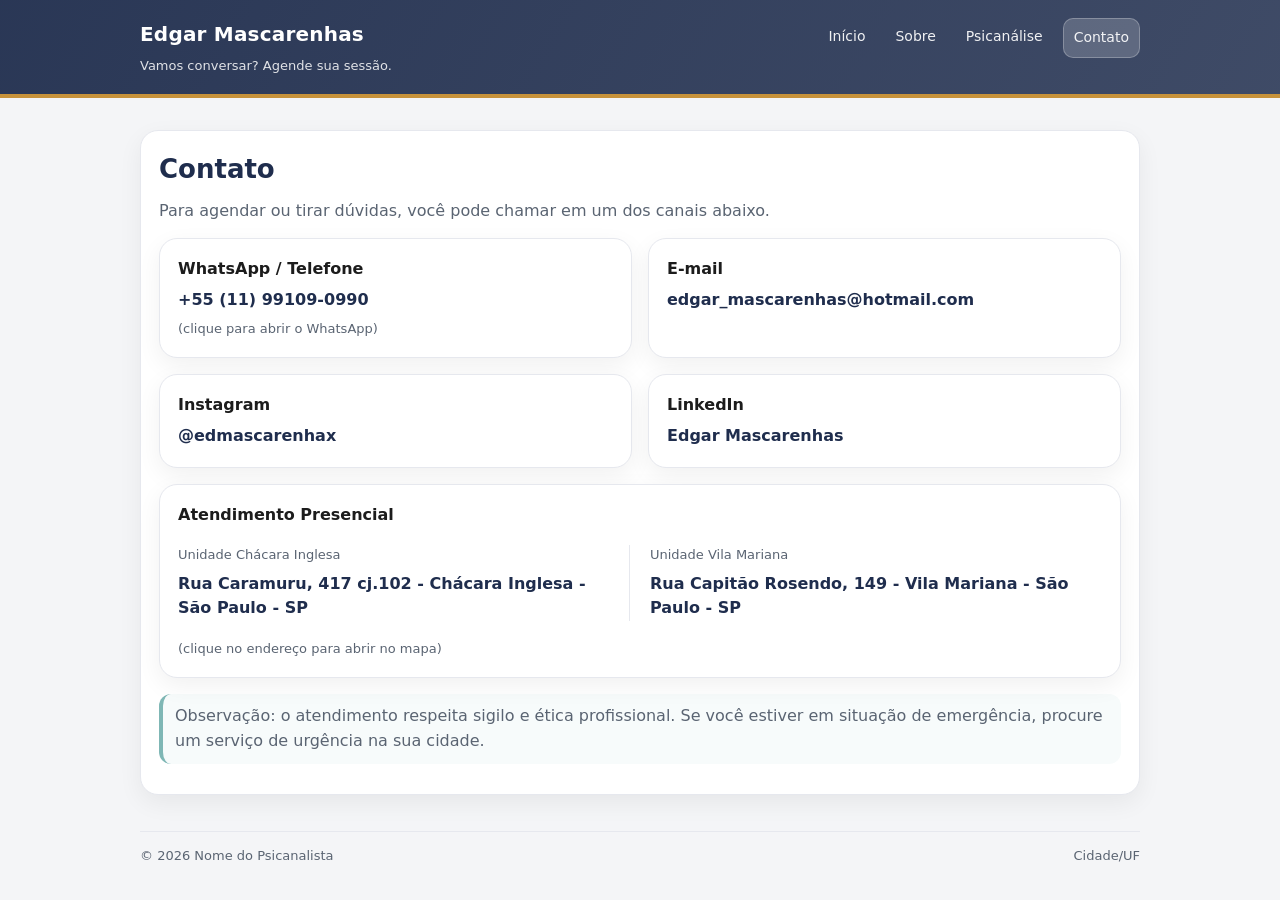
==== contato.html @ e5e57f25 "feat:altera foto e adiciona informações em 'sobre'" ====
<!DOCTYPE html>
<html lang="pt-BR">
<head>
  <meta charset="UTF-8" />
  <meta name="viewport" content="width=device-width, initial-scale=1.0" />
  <title>Contato | Edgar Mascarenhas </title>
  <link rel="stylesheet" href="assets/style.css" />
</head>
<body>
  <header class="header">
    <div class="container brand">
      <div>
        <h1>Edgar Mascarenhas</h1>
        <p><!-- aqui --> Vamos conversar? Agende sua sessão.</p>
      </div>

      <nav class="nav">
        <a href="index.html">Início</a>
        <a href="sobre.html">Sobre</a>
        <a href="psicanalise.html">Psicanálise</a>
        <a class="active" href="contato.html">Contato</a>
      </nav>
    </div>
  </header>

  <main class="container">
    <section class="hero">
      <div class="card">
        <h2>Contato</h2>
        <p style="color:var(--muted); margin-top:6px;">
          <!-- aqui -->
          Para agendar ou tirar dúvidas, você pode chamar em um dos canais abaixo.
        </p>

        <div class="contact-grid" style="margin-top:14px;">

          <div class="card contact-item">
            <strong>WhatsApp / Telefone</strong>
            <!-- Dica: use o formato do link do WhatsApp -->
            <a href="https://wa.me/551199109-0990" target="_blank" rel="noopener">
              <!-- aqui --> +55 (11) 99109-0990
            </a>
            <span style="color:var(--muted); font-size: 13px;">
              (clique para abrir o WhatsApp)
            </span>
          </div>

          <div class="card contact-item">
            <strong>E-mail</strong>
            <a href="mailto:edgar_mascarenhas@hotmail.com">
              <!-- aqui --> edgar_mascarenhas@hotmail.com
            </a>
          </div>

          <div class="card contact-item">
            <strong>Instagram</strong>
            <a href="https://instagram.com/edmascarenhax" target="_blank" rel="noopener">
              <!-- aqui --> @edmascarenhax
            </a>
          </div>

          <div class="card contact-item">
            <strong>LinkedIn</strong>
            <a href="https://www.linkedin.com/in/edmascarenhas/" target="_blank" rel="noopener">
              <!-- aqui --> Edgar Mascarenhas
            </a>
          </div>

         <div class="card contact-item full-width">
  <strong>Atendimento Presencial</strong>
  

  <div class="address-grid">

    <div class="address-block">
      <span class="address-title">Unidade Chácara Inglesa</span>
      <a href="https://www.google.com/maps/search/?api=1&query=Rua+Caramuru,+417+cj.102+-+Chácara+Inglesa+-+São+Paulo+-+SP"
         target="_blank"
         rel="noopener">
        Rua Caramuru, 417 cj.102 - Chácara Inglesa - São Paulo - SP
      </a>
    </div>

    <div class="address-block">
  <span class="address-title">Unidade Vila Mariana</span>
  <a href="https://www.google.com/maps/search/?api=1&query=Rua+Capitão+Rosendo,+149+-+Vila+Mariana+-+São+Paulo+-+SP"
     target="_blank"
     rel="noopener">
    Rua Capitão Rosendo, 149 - Vila Mariana - São Paulo - SP
  </a>
</div>

  </div>

  <span class="address-note">
    (clique no endereço para abrir no mapa)
  </span>
</div>

        </div>

        <p class="note" style="margin-top:16px;">
          <!-- aqui -->
          Observação: o atendimento respeita sigilo e ética profissional. Se você estiver em situação de emergência,
          procure um serviço de urgência na sua cidade.
        </p>

      </div>
    </section>

    <footer class="footer">
      <div class="small">
        <span>© <span id="year"></span> Nome do Psicanalista</span>
        <span><!-- aqui --> Cidade/UF</span>
      </div>
    </footer>
  </main>

  <script>
    document.getElementById("year").textContent = new Date().getFullYear();
  </script>
</body>
</html>
---- assets/style.css ----
/* =========================================================
   Identidade visual (baseada na imagem):
   - Azul marinho (principal)
   - Verde-água (destaque leve)
   - Mostarda (acento)
   - Cinzas claros (fundo)
   ========================================================= */

:root{
  --navy: #1f2d4d;      /* azul marinho */
  --teal: #7fb7b5;      /* verde-água */
  --mustard: #c7923a;   /* mostarda */
  --bg: #f4f5f7;        /* fundo claro */
  --card: #ffffff;      /* cartões */
  --text: #1c1c1c;      /* texto */
  --muted: #5a6472;     /* texto secundário */
  --line: #e6e8ee;      /* linhas/bordas */
}

/* Reset simples */
*{ box-sizing: border-box; }
html, body{ margin: 0; padding: 0; }
body{
  font-family: system-ui, -apple-system, "Segoe UI", Roboto, Arial, sans-serif;
  background: var(--bg);
  color: var(--text);
  line-height: 1.55;
}

/* Container central */
.container{
  width: min(1000px, 92%);
  margin: 0 auto;
}

/* Topo */
.header{
  background: linear-gradient(120deg, rgba(31,45,77,0.95), rgba(31,45,77,0.85));
  color: white;
  padding: 18px 0;
  border-bottom: 4px solid var(--mustard);
}

.brand{
  display: flex;
  align-items: baseline;
  justify-content: space-between;
  gap: 16px;
}

.brand h1{
  margin: 0;
  font-size: 20px;
  letter-spacing: 0.2px;
}

.brand p{
  margin: 6px 0 0 0;
  color: rgba(255,255,255,0.85);
  font-size: 13px;
}

/* Navegação */
.nav{
  display: flex;
  gap: 10px;
  flex-wrap: wrap;
  justify-content: flex-end;
}

.nav a{
  color: rgba(255,255,255,0.92);
  text-decoration: none;
  font-size: 14px;
  padding: 8px 10px;
  border-radius: 10px;
  transition: 0.2s ease;
}

.nav a:hover{
  background: rgba(255,255,255,0.10);
}

.nav a.active{
  background: rgba(255,255,255,0.18);
  border: 1px solid rgba(255,255,255,0.25);
}

/* Hero */
.hero{
  padding: 32px 0 18px 0;
}

.hero-grid{
  display: grid;
  grid-template-columns: 1.3fr 0.7fr;
  gap: 16px;
  align-items: stretch;
}

.card{
  background: var(--card);
  border: 1px solid var(--line);
  border-radius: 18px;
  padding: 18px;
  box-shadow: 0 8px 24px rgba(0,0,0,0.06);
}

.hero h2{
  margin: 0 0 10px 0;
  font-size: 26px;
  color: var(--navy);
}

.hero p{
  margin: 0 0 12px 0;
  color: var(--muted);
}

.badges{
  display: flex;
  flex-wrap: wrap;
  gap: 10px;
  margin-top: 10px;
}

.badge{
  display: inline-flex;
  align-items: center;
  gap: 8px;
  padding: 10px 12px;
  border-radius: 999px;
  border: 1px solid var(--line);
  background: linear-gradient(180deg, #fff, #fafafa);
  font-size: 13px;
  color: var(--navy);
}

.dot{
  width: 10px;
  height: 10px;
  border-radius: 50%;
  background: var(--teal);
}
.dot.mustard{ background: var(--mustard); }

/* Botões/links chamativos */
.actions{
  display: flex;
  flex-wrap: wrap;
  gap: 10px;
  margin-top: 14px;
}

.button{
  display: inline-block;
  padding: 10px 12px;
  border-radius: 12px;
  text-decoration: none;
  font-weight: 600;
  font-size: 14px;
}

.button.primary{
  background: var(--navy);
  color: white;
  border: 1px solid rgba(255,255,255,0.10);
}

.button.primary:hover{ filter: brightness(1.05); }

.button.secondary{
  background: white;
  color: var(--navy);
  border: 1px solid var(--line);
}

.button.secondary:hover{ background: #fbfbfb; }

/* Seções */
.section{
  padding: 10px 0 26px 0;
}

.section h3{
  margin: 0 0 10px 0;
  color: var(--navy);
}

.two-col{
  display: grid;
  grid-template-columns: 1fr 1fr;
  gap: 16px;
}

.list{
  margin: 0;
  padding-left: 18px;
  color: var(--muted);
}

.note{
  border-left: 4px solid var(--teal);
  padding: 10px 12px;
  background: #f7fbfb;
  color: var(--muted);
  border-radius: 12px;
}

/* Contato */
.contact-grid{
  display: grid;
  grid-template-columns: 1fr 1fr;
  gap: 16px;
}
/* Card ocupando largura total */
.full-width{
  grid-column: span 2;
}

.contact-item{
  display: flex;
  flex-direction: column;
  gap: 6px;
}

.contact-item a{
  color: var(--navy);
  font-weight: 700;
  text-decoration: none;
  word-break: break-word;
}

.contact-item a:hover{ text-decoration: underline; }

/* Rodapé */
.footer{
  padding: 18px 0 30px 0;
  color: var(--muted);
  font-size: 13px;
}

.footer .small{
  display: flex;
  justify-content: space-between;
  flex-wrap: wrap;
  gap: 10px;
  border-top: 1px solid var(--line);
  padding-top: 14px;
}

/* Responsivo */
@media (max-width: 820px){
  .hero-grid{ grid-template-columns: 1fr; }
  .two-col{ grid-template-columns: 1fr; }
  .contact-grid{ grid-template-columns: 1fr; }
  .brand{ flex-direction: column; align-items: flex-start; }
  .nav{ justify-content: flex-start; }
  .full-width{
  grid-column: span 1;
}

.address-grid{
  grid-template-columns: 1fr;
}

.address-block:first-child{
  border-right: none;
  padding-right: 0;
}
}

/* =========================
   FOTO PREMIUM / MINIMALISTA
   ========================= */

.foto-card.premium{
  position: relative;
  overflow: hidden;
  background: linear-gradient(180deg, #ffffff, #fbfbfd);
  border: 1px solid var(--line);
}

.portrait-wrap{
  position: relative;
  width: 100%;
  min-height: 260px;
  display: grid;
  place-items: center;
}

/* Foto circular */
.portrait{
  width: 320px;
  height: 320px;
  border-radius: 50%;
  border: 6px solid rgba(127,183,181,0.55); /* teal suave */
  box-shadow: 0 14px 34px rgba(0,0,0,0.12);
  object-fit: cover;
  position: relative;
  z-index: 2;
}

/* “Blobs” (formas abstratas decorativas) */
.blob{
  position: absolute;
  border-radius: 999px;
  filter: blur(0px);
  opacity: 0.9;
  z-index: 1;
}

/* Azul marinho */
.blob-navy{
  width: 230px;
  height: 120px;
  background: rgba(31,45,77,0.20);
  top: 25px;
  left: -35px;
  transform: rotate(-14deg);
}

/* Verde-água */
.blob-teal{
  width: 260px;
  height: 140px;
  background: rgba(127,183,181,0.28);
  bottom: 12px;
  right: -55px;
  transform: rotate(18deg);
}

/* Mostarda (detalhe atrás da foto) */
.blob-mustard{
  width: 190px;
  height: 190px;
  background: rgba(199,146,58,0.35);
  top: 55px;
  right: 10px;
  border-radius: 60% 40% 55% 45% / 45% 55% 40% 60%;
}

/* Legenda minimalista */
.mini-caption{
  margin-top: 10px;
  color: var(--muted);
  font-size: 13px;
}

.mini-caption strong{
  color: var(--navy);
  font-size: 14px;
}

/* BOTÃO CONTATO NO MENU */

.nav-cta{
  background: var(--mustard);
  color: white !important;
  padding: 8px 16px;
  border-radius: 25px;
  font-weight: 500;
  transition: all 0.3s ease;
}

.nav-cta:hover{
  background: #b37e2d;
  transform: translateY(-2px);
  box-shadow: 0 8px 20px rgba(199,146,58,0.35);
}

/* Bloco de endereços lado a lado */
.address-grid{
  display: grid;
  grid-template-columns: 1fr 1fr;
  gap: 20px;
  margin-top: 12px;
}

.address-block{
  display: flex;
  flex-direction: column;
  gap: 6px;
}

.address-title{
  font-size: 13px;
  color: var(--muted);
  font-weight: 500;
}

/* Linha vertical */
.address-block:first-child{
  padding-right: 20px;
  border-right: 1px solid var(--line);
}

/* Nota abaixo */
.address-note{
  font-size: 13px;
  color: var(--muted);
  margin-top: 12px;
}
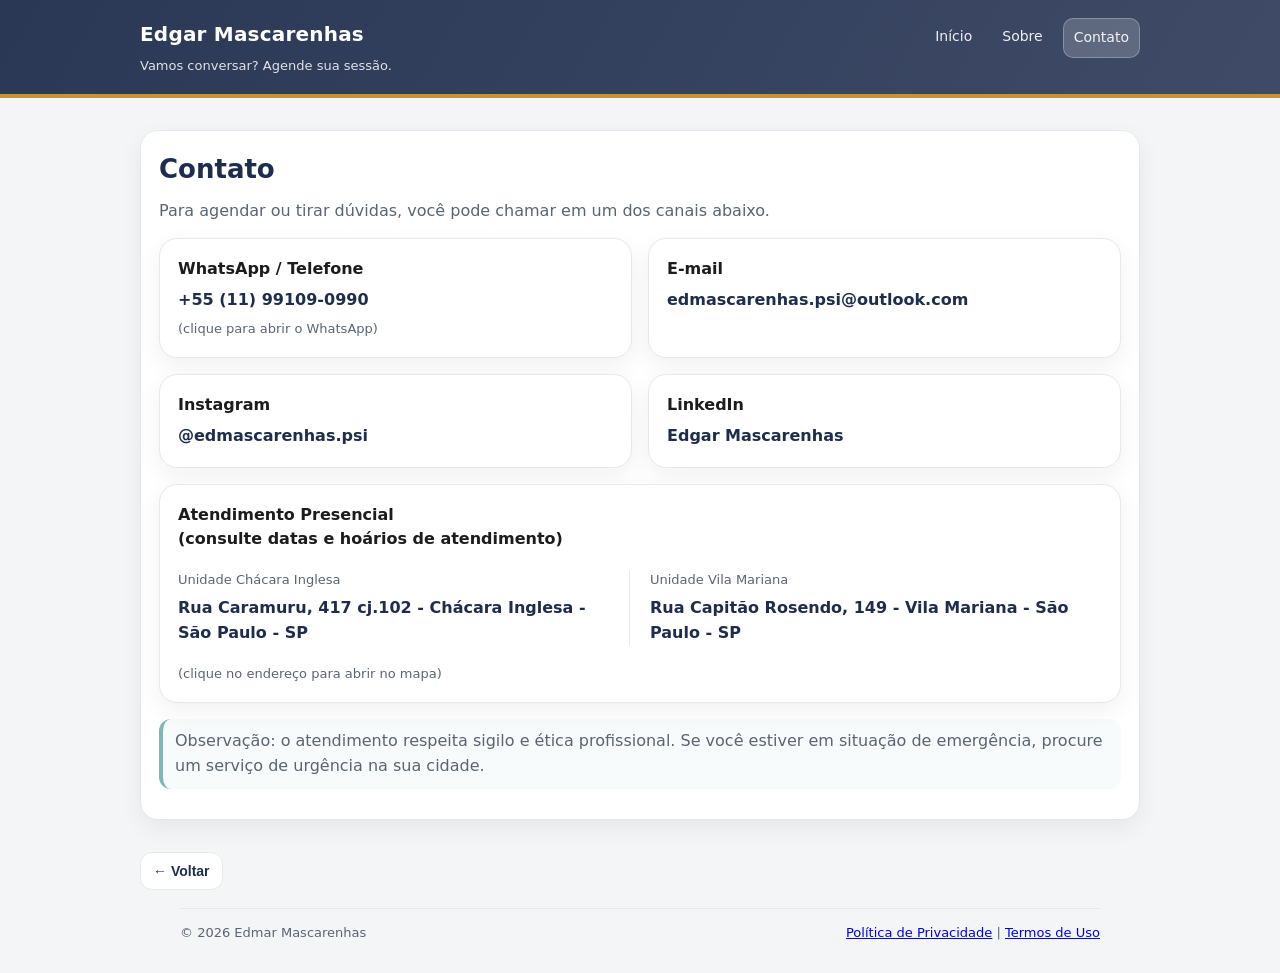
==== commit 5502cf4d: "fix: corrige telas de privacidade e termos" ====
--- a/contato.html
+++ b/contato.html
@@ -17,7 +17,6 @@
       <nav class="nav">
         <a href="index.html">Início</a>
         <a href="sobre.html">Sobre</a>
-        <a href="psicanalise.html">Psicanálise</a>
         <a class="active" href="contato.html">Contato</a>
       </nav>
     </div>
@@ -48,14 +47,14 @@
           <div class="card contact-item">
             <strong>E-mail</strong>
             <a href="mailto:edgar_mascarenhas@hotmail.com">
-              <!-- aqui --> edgar_mascarenhas@hotmail.com
+              <!-- aqui --> edmascarenhas.psi@outlook.com
             </a>
           </div>
 
           <div class="card contact-item">
             <strong>Instagram</strong>
             <a href="https://instagram.com/edmascarenhax" target="_blank" rel="noopener">
-              <!-- aqui --> @edmascarenhax
+              <!-- aqui --> @edmascarenhas.psi
             </a>
           </div>
 
@@ -67,7 +66,10 @@
           </div>
 
          <div class="card contact-item full-width">
-  <strong>Atendimento Presencial</strong>
+  <strong>
+    Atendimento Presencial<br>
+    (consulte datas e hoários de atendimento)
+  </strong>
   
 
   <div class="address-grid">
@@ -107,12 +109,27 @@
 
       </div>
     </section>
+    
+      <div class="actions">
+        <button class="button secondary" onclick="history.back()">
+        ← Voltar
+        </button>
+      </div>
 
     <footer class="footer">
-      <div class="small">
-        <span>© <span id="year"></span> Nome do Psicanalista</span>
-        <span><!-- aqui --> Cidade/UF</span>
-      </div>
+       <div class="container small">
+
+    <div>
+      © 2026 Edmar Mascarenhas
+    </div>
+
+    <div>
+      <a href="privacidade.html">Política de Privacidade</a>
+      |
+      <a href="termos.html">Termos de Uso</a>
+    </div>
+
+  </div>
     </footer>
   </main>
 
--- a/assets/style.css
+++ b/assets/style.css
@@ -400,4 +400,50 @@
   font-size: 13px;
   color: var(--muted);
   margin-top: 12px;
+}
+
+html {
+  color-scheme: light;
+}
+/* =========================
+   FOTO NA PÁGINA SOBRE
+   ========================= */
+
+.sobre-grid{
+  display: grid;
+  grid-template-columns: 220px 1fr;
+  gap: 20px;
+  align-items: center;
+}
+
+.sobre-foto{
+  display: flex;
+  justify-content: center;
+}
+
+.sobre-foto img{
+  width: 220px;
+  height: 220px;
+  border-radius: 50%;
+  object-fit: cover;
+  border: 6px solid  rgba(127,183,181,0.55);
+  box-shadow: 0 14px 34px rgba(0,0,0,0.12);
+}
+
+/* celular */
+@media (max-width: 820px){
+
+  .sobre-grid{
+    grid-template-columns: 1fr;
+  }
+
+  .sobre-foto{
+    order: 2;
+    margin-top: 10px;
+  }
+
+  .sobre-texto{
+    order: 1;
+  }
+
 }
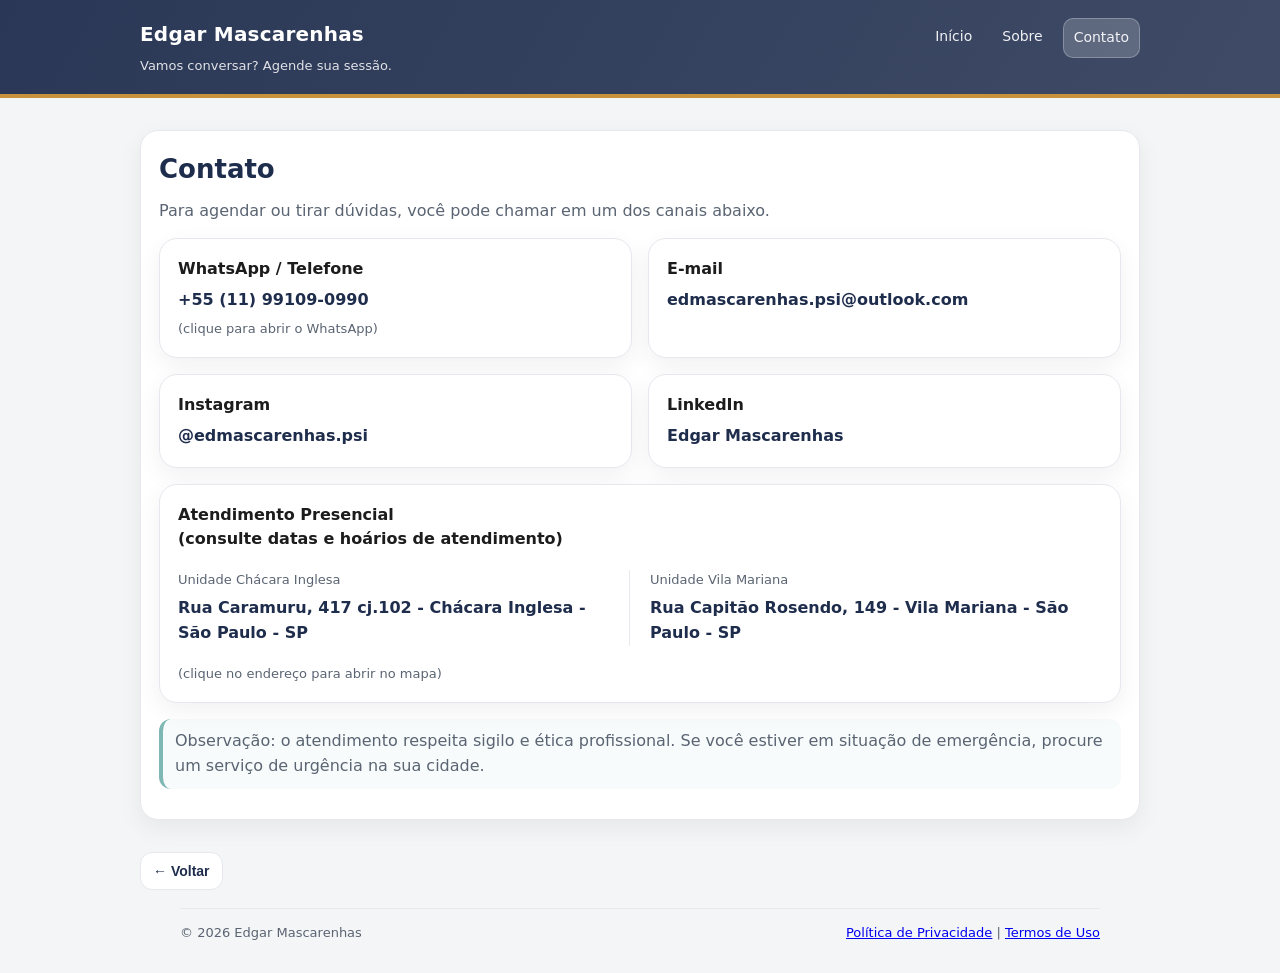
==== commit bb64379a: "fix: corrige rodapé" ====
--- a/contato.html
+++ b/contato.html
@@ -5,6 +5,8 @@
   <meta name="viewport" content="width=device-width, initial-scale=1.0" />
   <title>Contato | Edgar Mascarenhas </title>
   <link rel="stylesheet" href="assets/style.css" />
+  <meta name="color-scheme" content="light">
+ <link rel="icon" href="assets/icons/favicon.ico">
 </head>
 <body>
   <header class="header">
@@ -120,7 +122,7 @@
        <div class="container small">
 
     <div>
-      © 2026 Edmar Mascarenhas
+      © 2026 Edgar Mascarenhas
     </div>
 
     <div>
--- a/assets/style.css
+++ b/assets/style.css
@@ -165,6 +165,7 @@
   background: var(--navy);
   color: white;
   border: 1px solid rgba(255,255,255,0.10);
+  text-align: center;
 }
 
 .button.primary:hover{ filter: brightness(1.05); }
@@ -345,6 +346,7 @@
   margin-top: 10px;
   color: var(--muted);
   font-size: 13px;
+  text-align: center;
 }
 
 .mini-caption strong{
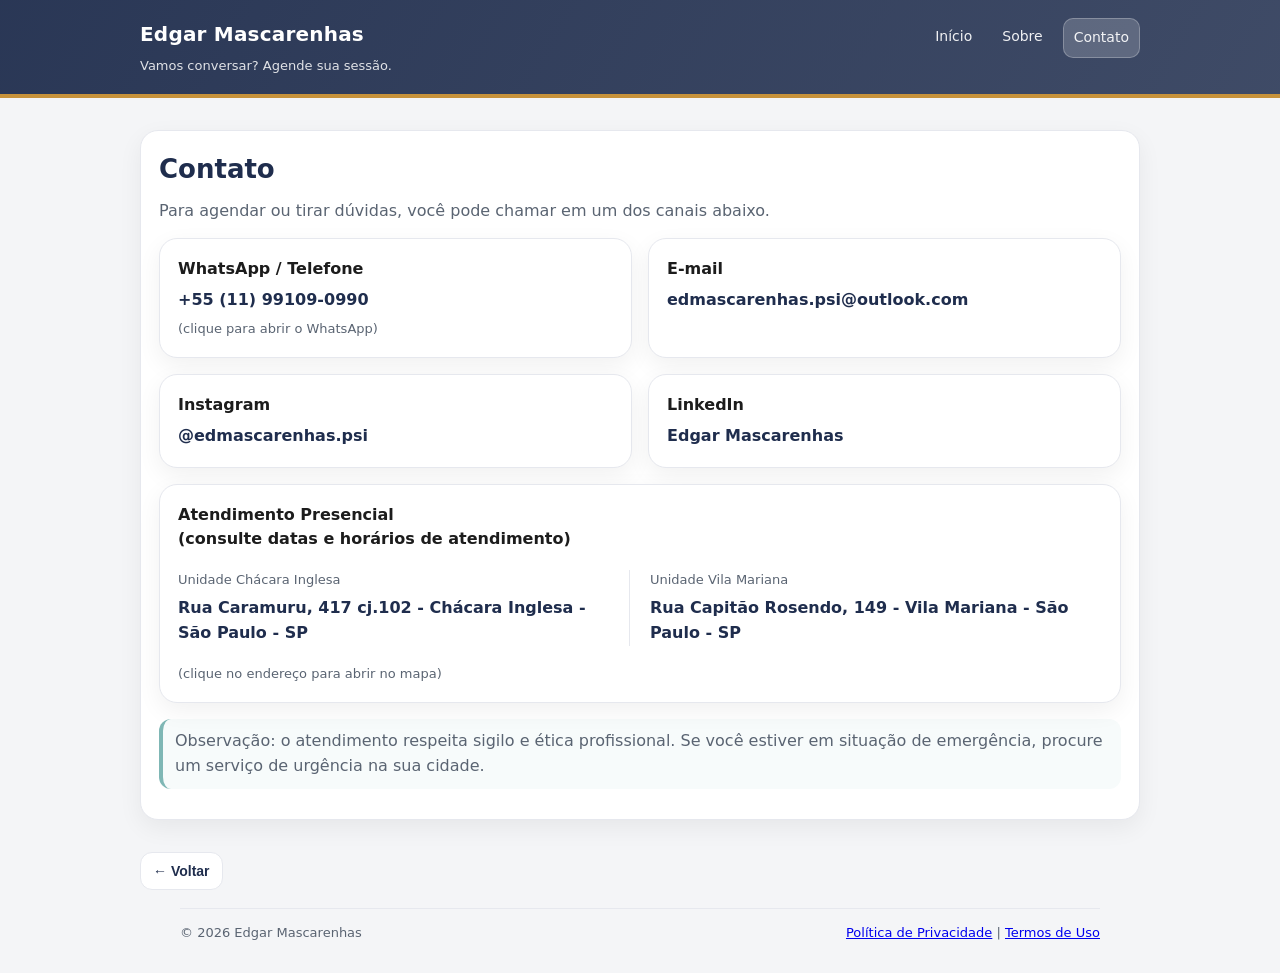
==== commit d024f565: "fix: altera texto do botão 'agendar entrevista'" ====
--- a/contato.html
+++ b/contato.html
@@ -38,8 +38,8 @@
           <div class="card contact-item">
             <strong>WhatsApp / Telefone</strong>
             <!-- Dica: use o formato do link do WhatsApp -->
-            <a href="https://wa.me/551199109-0990" target="_blank" rel="noopener">
-              <!-- aqui --> +55 (11) 99109-0990
+            <a href="https://wa.me/5511991090990?text=Ol%C3%A1%2C%20encontrei%20seu%20site%20e%20gostaria%20de%20informa%C3%A7%C3%B5es%20sobre%20as%20sess%C3%B5es%20de%20psican%C3%A1lise." target="_blank" rel="noopener">
+            +55 (11) 99109-0990
             </a>
             <span style="color:var(--muted); font-size: 13px;">
               (clique para abrir o WhatsApp)
@@ -55,7 +55,7 @@
 
           <div class="card contact-item">
             <strong>Instagram</strong>
-            <a href="https://instagram.com/edmascarenhax" target="_blank" rel="noopener">
+            <a href="https://instagram.com/edmascarenhas.psi" target="_blank" rel="noopener">
               <!-- aqui --> @edmascarenhas.psi
             </a>
           </div>
@@ -70,7 +70,7 @@
          <div class="card contact-item full-width">
   <strong>
     Atendimento Presencial<br>
-    (consulte datas e hoários de atendimento)
+    (consulte datas e horários de atendimento)
   </strong>
   
 
